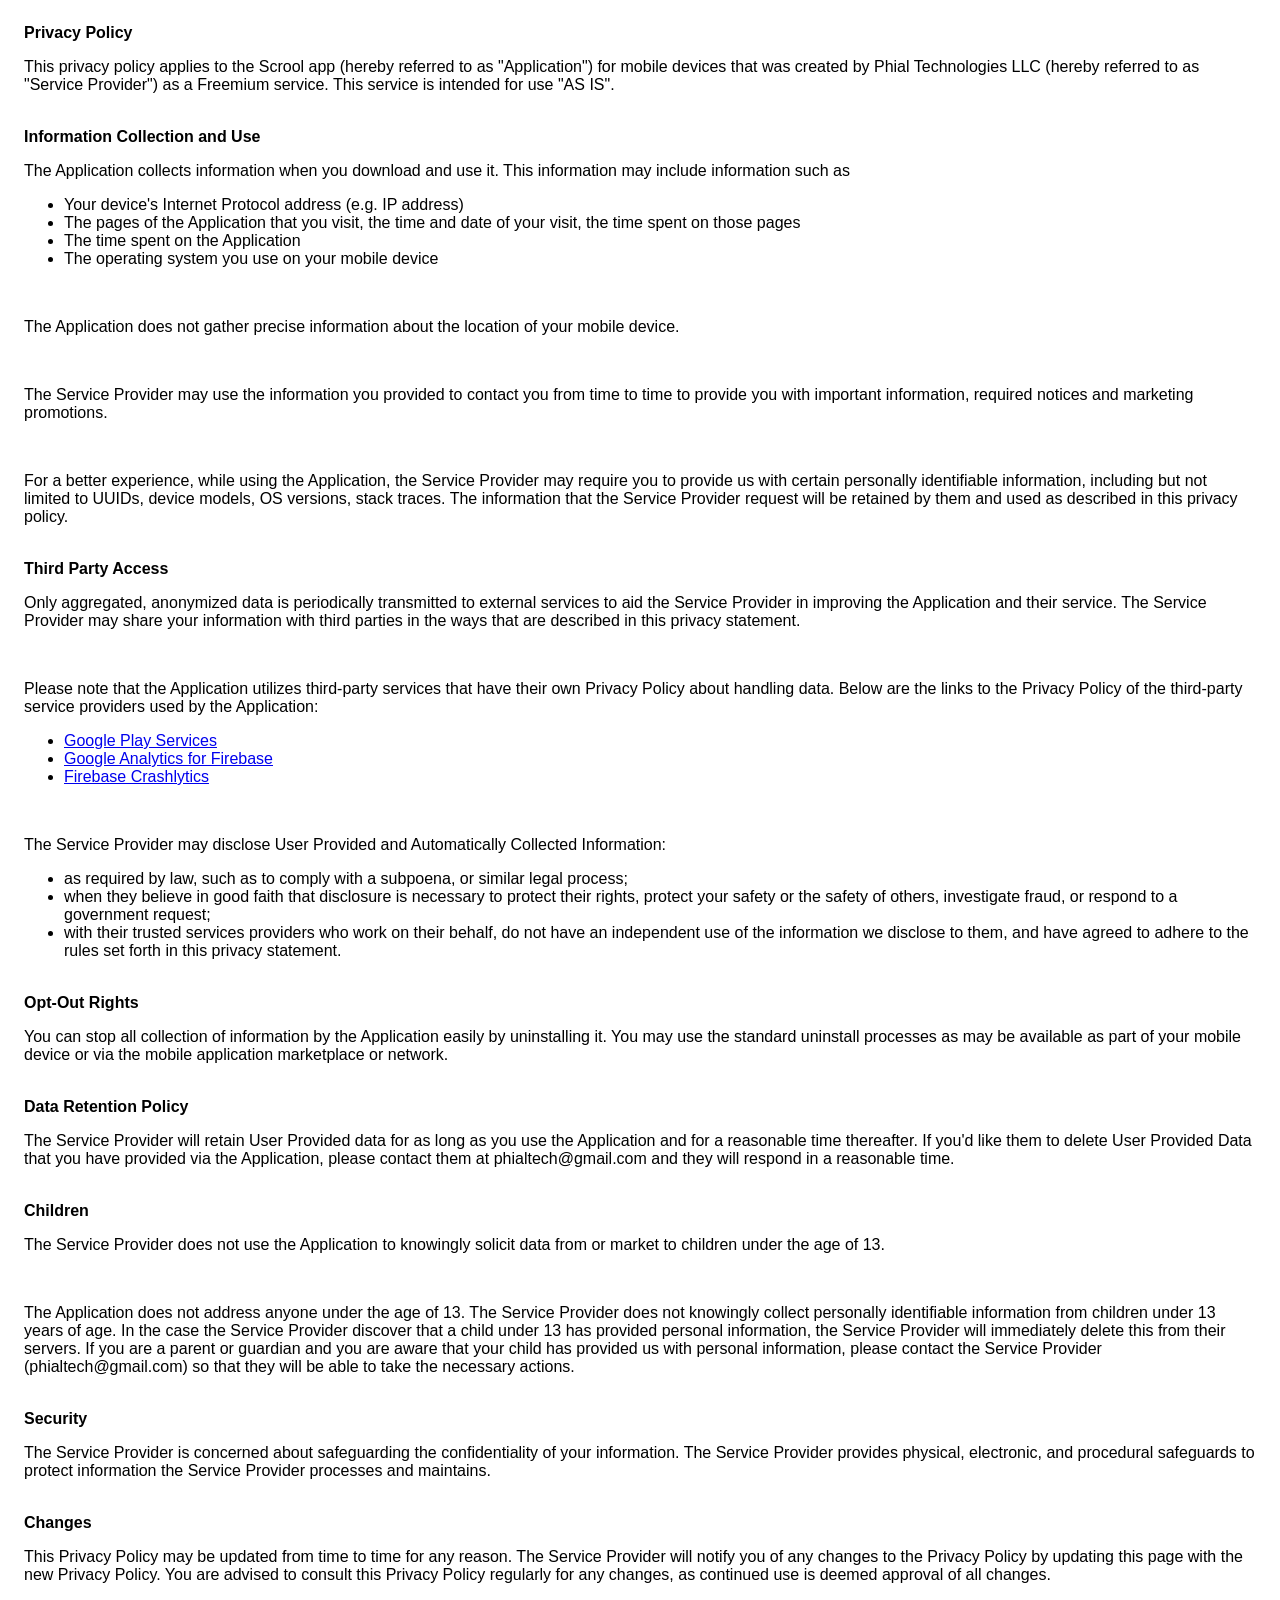
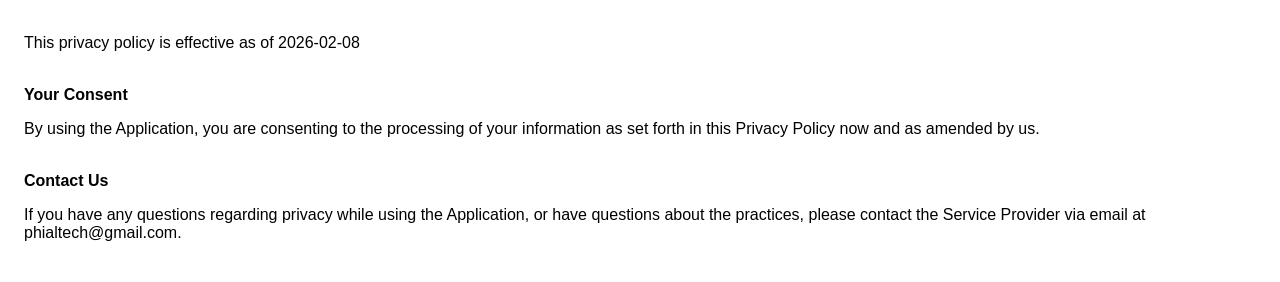
==== privacy_policy.html @ 3f5b4496 "add privacy/terms" ====
<!DOCTYPE html>
<html>
  <head>
    <meta charset='utf-8'>
    <meta name='viewport' content='width=device-width'>
    <title>Privacy Policy</title>
    <style> body { font-family: 'Helvetica Neue', Helvetica, Arial, sans-serif; padding:1em; } </style>
  </head>
  <body>
    <strong>Privacy Policy</strong><p>This privacy policy applies to the Scrool app (hereby referred to as "Application") for mobile devices that was created by Phial Technologies LLC (hereby referred to as "Service Provider") as a Freemium service. This service is intended for use "AS IS".</p><br><strong>Information Collection and Use</strong><p>The Application collects information when you download and use it. This information may include information such as </p><ul><li>Your device's Internet Protocol address (e.g. IP address)</li><li>The pages of the Application that you visit, the time and date of your visit, the time spent on those pages</li><li>The time spent on the Application</li><li>The operating system you use on your mobile device</li></ul><p></p><br><p>The Application does not gather precise information about the location of your mobile device.</p><div style="display: none;"><p>The Application collects your device's location, which helps the Service Provider determine your approximate geographical location and make use of in below ways:</p><ul><li>Geolocation Services: The Service Provider utilizes location data to provide features such as personalized content, relevant recommendations, and location-based services.</li><li>Analytics and Improvements: Aggregated and anonymized location data helps the Service Provider to analyze user behavior, identify trends, and improve the overall performance and functionality of the Application.</li><li>Third-Party Services: Periodically, the Service Provider may transmit anonymized location data to external services. These services assist them in enhancing the Application and optimizing their offerings.</li></ul></div><br><p>The Service Provider may use the information you provided to contact you from time to time to provide you with important information, required notices and marketing promotions.</p><br><p>For a better experience, while using the Application, the Service Provider may require you to provide us with certain personally identifiable information, including but not limited to UUIDs, device models, OS versions, stack traces. The information that the Service Provider request will be retained by them and used as described in this privacy policy.</p><br><strong>Third Party Access</strong><p>Only aggregated, anonymized data is periodically transmitted to external services to aid the Service Provider in improving the Application and their service. The Service Provider may share your information with third parties in the ways that are described in this privacy statement.</p><div><br><p>Please note that the Application utilizes third-party services that have their own Privacy Policy about handling data. Below are the links to the Privacy Policy of the third-party service providers used by the Application:</p><ul><li><a href="https://www.google.com/policies/privacy/" target="_blank" rel="noopener noreferrer">Google Play Services</a></li><li><a href="https://firebase.google.com/support/privacy" target="_blank" rel="noopener noreferrer">Google Analytics for Firebase</a></li><li><a href="https://firebase.google.com/support/privacy/" target="_blank" rel="noopener noreferrer">Firebase Crashlytics</a></li></ul></div><br><p>The Service Provider may disclose User Provided and Automatically Collected Information:</p><ul><li>as required by law, such as to comply with a subpoena, or similar legal process;</li><li>when they believe in good faith that disclosure is necessary to protect their rights, protect your safety or the safety of others, investigate fraud, or respond to a government request;</li><li>with their trusted services providers who work on their behalf, do not have an independent use of the information we disclose to them, and have agreed to adhere to the rules set forth in this privacy statement.</li></ul><p></p><br><!----><strong>Opt-Out Rights</strong><p>You can stop all collection of information by the Application easily by uninstalling it. You may use the standard uninstall processes as may be available as part of your mobile device or via the mobile application marketplace or network.</p><br><strong>Data Retention Policy</strong><p>The Service Provider will retain User Provided data for as long as you use the Application and for a reasonable time thereafter. If you'd like them to delete User Provided Data that you have provided via the Application, please contact them at phialtech@gmail.com and they will respond in a reasonable time.</p><br><strong>Children</strong><p>The Service Provider does not use the Application to knowingly solicit data from or market to children under the age of 13.</p><div><br><p>The Application does not address anyone under the age of 13. The Service Provider does not knowingly collect personally identifiable information from children under 13 years of age. In the case the Service Provider discover that a child under 13 has provided personal information, the Service Provider will immediately delete this from their servers. If you are a parent or guardian and you are aware that your child has provided us with personal information, please contact the Service Provider (phialtech@gmail.com) so that they will be able to take the necessary actions.</p></div><!----><br><strong>Security</strong><p>The Service Provider is concerned about safeguarding the confidentiality of your information. The Service Provider provides physical, electronic, and procedural safeguards to protect information the Service Provider processes and maintains.</p><br><strong>Changes</strong><p>This Privacy Policy may be updated from time to time for any reason. The Service Provider will notify you of any changes to the Privacy Policy by updating this page with the new Privacy Policy. You are advised to consult this Privacy Policy regularly for any changes, as continued use is deemed approval of all changes.</p><br><p>This privacy policy is effective as of 2026-02-08</p><br><strong>Your Consent</strong><p>By using the Application, you are consenting to the processing of your information as set forth in this Privacy Policy now and as amended by us.</p><br><strong>Contact Us</strong><p>If you have any questions regarding privacy while using the Application, or have questions about the practices, please contact the Service Provider via email at phialtech@gmail.com.</p>  </body>
</html>
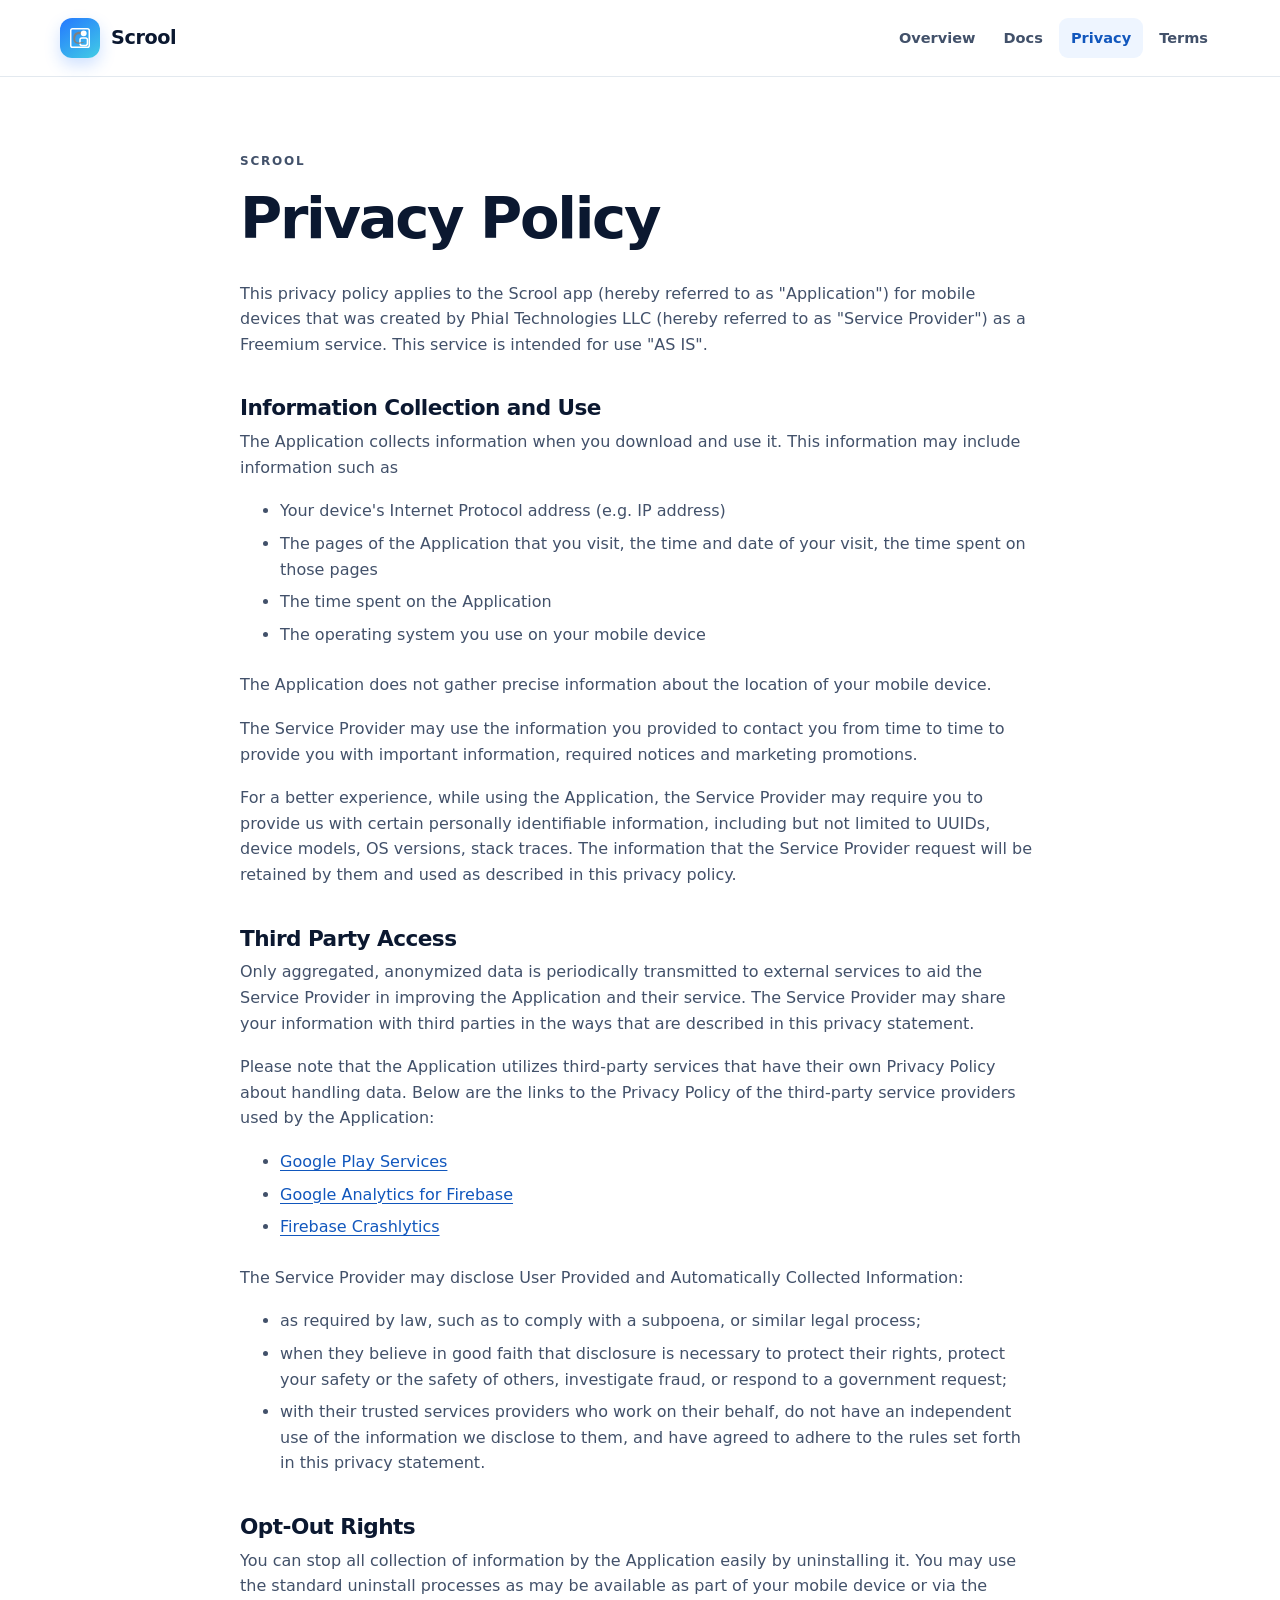
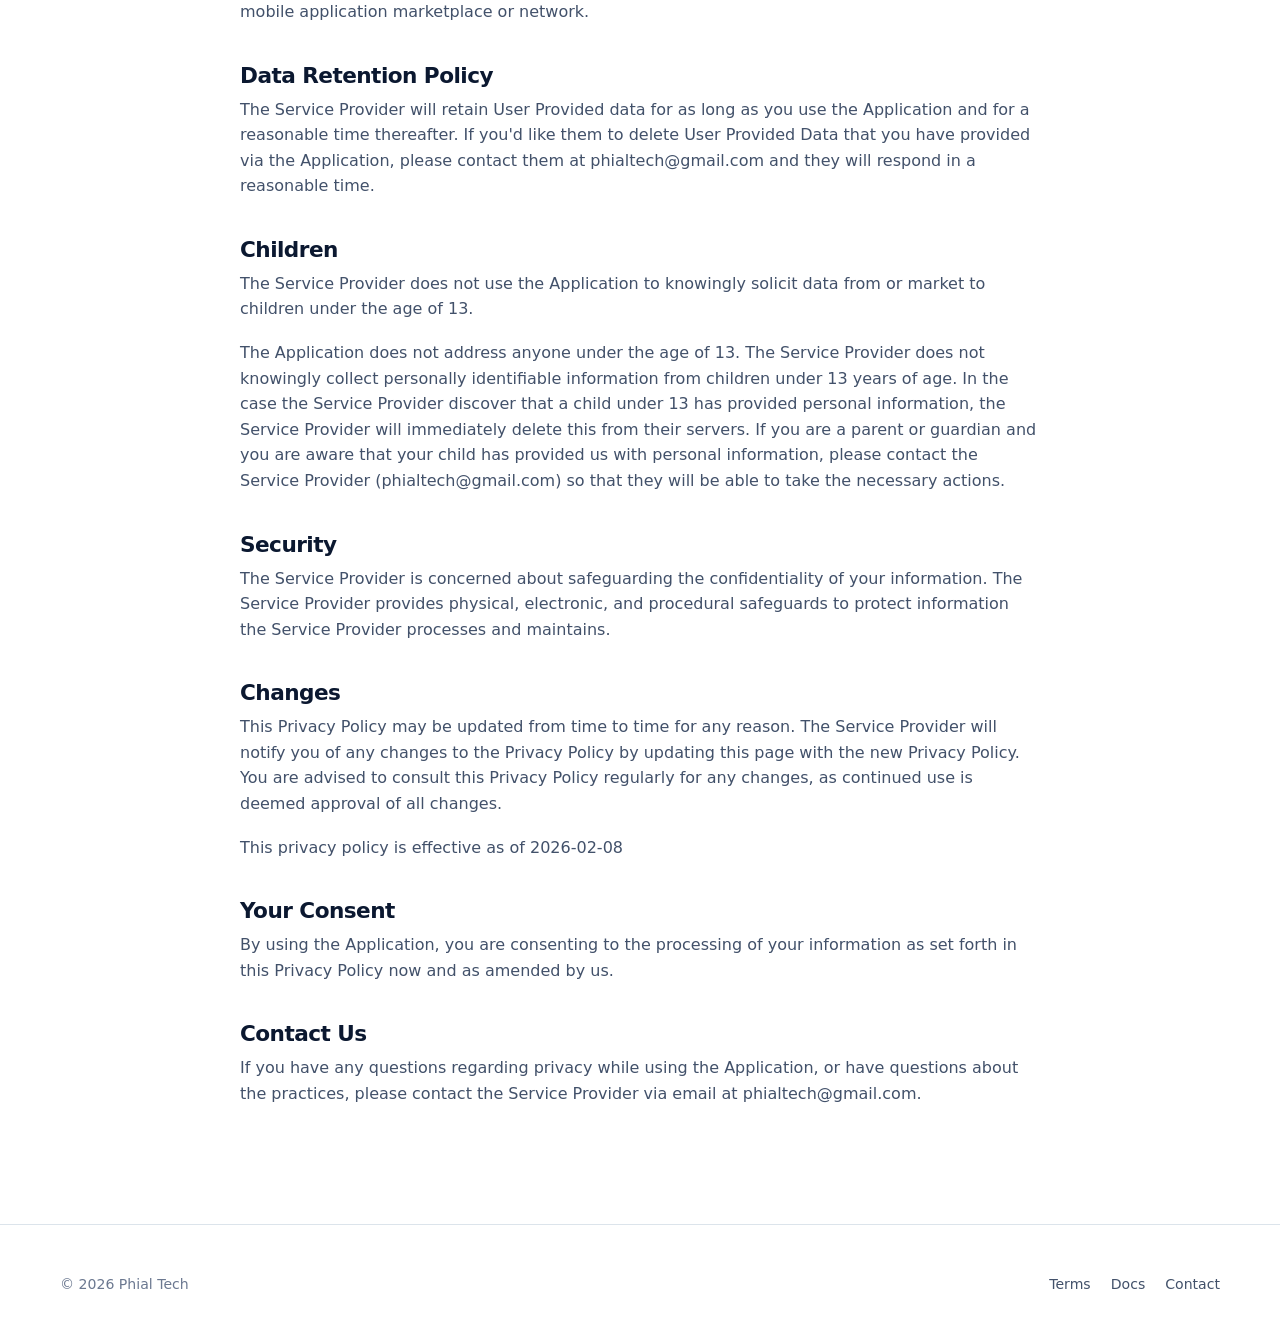
==== commit 25fbebef: "update index, add docs and svgs" ====
--- a/privacy_policy.html
+++ b/privacy_policy.html
@@ -1,12 +1,42 @@
 <!DOCTYPE html>
-<html>
+<html lang="en">
   <head>
     <meta charset='utf-8'>
     <meta name='viewport' content='width=device-width'>
-    <title>Privacy Policy</title>
-    <style> body { font-family: 'Helvetica Neue', Helvetica, Arial, sans-serif; padding:1em; } </style>
+    <title>Scrool Privacy Policy</title>
+    <link rel="stylesheet" href="styles.css">
   </head>
   <body>
-    <strong>Privacy Policy</strong><p>This privacy policy applies to the Scrool app (hereby referred to as "Application") for mobile devices that was created by Phial Technologies LLC (hereby referred to as "Service Provider") as a Freemium service. This service is intended for use "AS IS".</p><br><strong>Information Collection and Use</strong><p>The Application collects information when you download and use it. This information may include information such as </p><ul><li>Your device's Internet Protocol address (e.g. IP address)</li><li>The pages of the Application that you visit, the time and date of your visit, the time spent on those pages</li><li>The time spent on the Application</li><li>The operating system you use on your mobile device</li></ul><p></p><br><p>The Application does not gather precise information about the location of your mobile device.</p><div style="display: none;"><p>The Application collects your device's location, which helps the Service Provider determine your approximate geographical location and make use of in below ways:</p><ul><li>Geolocation Services: The Service Provider utilizes location data to provide features such as personalized content, relevant recommendations, and location-based services.</li><li>Analytics and Improvements: Aggregated and anonymized location data helps the Service Provider to analyze user behavior, identify trends, and improve the overall performance and functionality of the Application.</li><li>Third-Party Services: Periodically, the Service Provider may transmit anonymized location data to external services. These services assist them in enhancing the Application and optimizing their offerings.</li></ul></div><br><p>The Service Provider may use the information you provided to contact you from time to time to provide you with important information, required notices and marketing promotions.</p><br><p>For a better experience, while using the Application, the Service Provider may require you to provide us with certain personally identifiable information, including but not limited to UUIDs, device models, OS versions, stack traces. The information that the Service Provider request will be retained by them and used as described in this privacy policy.</p><br><strong>Third Party Access</strong><p>Only aggregated, anonymized data is periodically transmitted to external services to aid the Service Provider in improving the Application and their service. The Service Provider may share your information with third parties in the ways that are described in this privacy statement.</p><div><br><p>Please note that the Application utilizes third-party services that have their own Privacy Policy about handling data. Below are the links to the Privacy Policy of the third-party service providers used by the Application:</p><ul><li><a href="https://www.google.com/policies/privacy/" target="_blank" rel="noopener noreferrer">Google Play Services</a></li><li><a href="https://firebase.google.com/support/privacy" target="_blank" rel="noopener noreferrer">Google Analytics for Firebase</a></li><li><a href="https://firebase.google.com/support/privacy/" target="_blank" rel="noopener noreferrer">Firebase Crashlytics</a></li></ul></div><br><p>The Service Provider may disclose User Provided and Automatically Collected Information:</p><ul><li>as required by law, such as to comply with a subpoena, or similar legal process;</li><li>when they believe in good faith that disclosure is necessary to protect their rights, protect your safety or the safety of others, investigate fraud, or respond to a government request;</li><li>with their trusted services providers who work on their behalf, do not have an independent use of the information we disclose to them, and have agreed to adhere to the rules set forth in this privacy statement.</li></ul><p></p><br><!----><strong>Opt-Out Rights</strong><p>You can stop all collection of information by the Application easily by uninstalling it. You may use the standard uninstall processes as may be available as part of your mobile device or via the mobile application marketplace or network.</p><br><strong>Data Retention Policy</strong><p>The Service Provider will retain User Provided data for as long as you use the Application and for a reasonable time thereafter. If you'd like them to delete User Provided Data that you have provided via the Application, please contact them at phialtech@gmail.com and they will respond in a reasonable time.</p><br><strong>Children</strong><p>The Service Provider does not use the Application to knowingly solicit data from or market to children under the age of 13.</p><div><br><p>The Application does not address anyone under the age of 13. The Service Provider does not knowingly collect personally identifiable information from children under 13 years of age. In the case the Service Provider discover that a child under 13 has provided personal information, the Service Provider will immediately delete this from their servers. If you are a parent or guardian and you are aware that your child has provided us with personal information, please contact the Service Provider (phialtech@gmail.com) so that they will be able to take the necessary actions.</p></div><!----><br><strong>Security</strong><p>The Service Provider is concerned about safeguarding the confidentiality of your information. The Service Provider provides physical, electronic, and procedural safeguards to protect information the Service Provider processes and maintains.</p><br><strong>Changes</strong><p>This Privacy Policy may be updated from time to time for any reason. The Service Provider will notify you of any changes to the Privacy Policy by updating this page with the new Privacy Policy. You are advised to consult this Privacy Policy regularly for any changes, as continued use is deemed approval of all changes.</p><br><p>This privacy policy is effective as of 2026-02-08</p><br><strong>Your Consent</strong><p>By using the Application, you are consenting to the processing of your information as set forth in this Privacy Policy now and as amended by us.</p><br><strong>Contact Us</strong><p>If you have any questions regarding privacy while using the Application, or have questions about the practices, please contact the Service Provider via email at phialtech@gmail.com.</p>  </body>
+    <header class="site-header">
+      <div class="container header-inner">
+        <a class="brand" href="index.html" aria-label="Scrool home">
+          <span class="brand-mark"><img src="icon.svg" alt=""></span>
+          <span class="brand-name">Scrool</span>
+        </a>
+        <nav class="site-nav" aria-label="Main navigation">
+          <a href="index.html">Overview</a>
+          <a href="docs.html">Docs</a>
+          <a href="privacy_policy.html" aria-current="page">Privacy</a>
+          <a href="terms_and_conditions.html">Terms</a>
+        </nav>
+      </div>
+    </header>
+    <main class="legal-main">
+      <div class="container legal-content">
+        <p class="eyebrow">Scrool</p>
+        <h1>Privacy Policy</h1><p>This privacy policy applies to the Scrool app (hereby referred to as "Application") for mobile devices that was created by Phial Technologies LLC (hereby referred to as "Service Provider") as a Freemium service. This service is intended for use "AS IS".</p><br><strong>Information Collection and Use</strong><p>The Application collects information when you download and use it. This information may include information such as </p><ul><li>Your device's Internet Protocol address (e.g. IP address)</li><li>The pages of the Application that you visit, the time and date of your visit, the time spent on those pages</li><li>The time spent on the Application</li><li>The operating system you use on your mobile device</li></ul><p></p><br><p>The Application does not gather precise information about the location of your mobile device.</p><div style="display: none;"><p>The Application collects your device's location, which helps the Service Provider determine your approximate geographical location and make use of in below ways:</p><ul><li>Geolocation Services: The Service Provider utilizes location data to provide features such as personalized content, relevant recommendations, and location-based services.</li><li>Analytics and Improvements: Aggregated and anonymized location data helps the Service Provider to analyze user behavior, identify trends, and improve the overall performance and functionality of the Application.</li><li>Third-Party Services: Periodically, the Service Provider may transmit anonymized location data to external services. These services assist them in enhancing the Application and optimizing their offerings.</li></ul></div><br><p>The Service Provider may use the information you provided to contact you from time to time to provide you with important information, required notices and marketing promotions.</p><br><p>For a better experience, while using the Application, the Service Provider may require you to provide us with certain personally identifiable information, including but not limited to UUIDs, device models, OS versions, stack traces. The information that the Service Provider request will be retained by them and used as described in this privacy policy.</p><br><strong>Third Party Access</strong><p>Only aggregated, anonymized data is periodically transmitted to external services to aid the Service Provider in improving the Application and their service. The Service Provider may share your information with third parties in the ways that are described in this privacy statement.</p><div><br><p>Please note that the Application utilizes third-party services that have their own Privacy Policy about handling data. Below are the links to the Privacy Policy of the third-party service providers used by the Application:</p><ul><li><a href="https://www.google.com/policies/privacy/" target="_blank" rel="noopener noreferrer">Google Play Services</a></li><li><a href="https://firebase.google.com/support/privacy" target="_blank" rel="noopener noreferrer">Google Analytics for Firebase</a></li><li><a href="https://firebase.google.com/support/privacy/" target="_blank" rel="noopener noreferrer">Firebase Crashlytics</a></li></ul></div><br><p>The Service Provider may disclose User Provided and Automatically Collected Information:</p><ul><li>as required by law, such as to comply with a subpoena, or similar legal process;</li><li>when they believe in good faith that disclosure is necessary to protect their rights, protect your safety or the safety of others, investigate fraud, or respond to a government request;</li><li>with their trusted services providers who work on their behalf, do not have an independent use of the information we disclose to them, and have agreed to adhere to the rules set forth in this privacy statement.</li></ul><p></p><br><!----><strong>Opt-Out Rights</strong><p>You can stop all collection of information by the Application easily by uninstalling it. You may use the standard uninstall processes as may be available as part of your mobile device or via the mobile application marketplace or network.</p><br><strong>Data Retention Policy</strong><p>The Service Provider will retain User Provided data for as long as you use the Application and for a reasonable time thereafter. If you'd like them to delete User Provided Data that you have provided via the Application, please contact them at phialtech@gmail.com and they will respond in a reasonable time.</p><br><strong>Children</strong><p>The Service Provider does not use the Application to knowingly solicit data from or market to children under the age of 13.</p><div><br><p>The Application does not address anyone under the age of 13. The Service Provider does not knowingly collect personally identifiable information from children under 13 years of age. In the case the Service Provider discover that a child under 13 has provided personal information, the Service Provider will immediately delete this from their servers. If you are a parent or guardian and you are aware that your child has provided us with personal information, please contact the Service Provider (phialtech@gmail.com) so that they will be able to take the necessary actions.</p></div><!----><br><strong>Security</strong><p>The Service Provider is concerned about safeguarding the confidentiality of your information. The Service Provider provides physical, electronic, and procedural safeguards to protect information the Service Provider processes and maintains.</p><br><strong>Changes</strong><p>This Privacy Policy may be updated from time to time for any reason. The Service Provider will notify you of any changes to the Privacy Policy by updating this page with the new Privacy Policy. You are advised to consult this Privacy Policy regularly for any changes, as continued use is deemed approval of all changes.</p><br><p>This privacy policy is effective as of 2026-02-08</p><br><strong>Your Consent</strong><p>By using the Application, you are consenting to the processing of your information as set forth in this Privacy Policy now and as amended by us.</p><br><strong>Contact Us</strong><p>If you have any questions regarding privacy while using the Application, or have questions about the practices, please contact the Service Provider via email at phialtech@gmail.com.</p>      </div>
+    </main>
+    <footer class="site-footer">
+      <div class="container footer-inner">
+        <div>&copy; <span data-year>2026</span> Phial Tech</div>
+        <nav class="footer-links" aria-label="Footer navigation">
+          <a href="terms_and_conditions.html">Terms</a>
+          <a href="docs.html">Docs</a>
+          <a href="mailto:phialtech@gmail.com">Contact</a>
+        </nav>
+      </div>
+    </footer>
+    <script>document.querySelectorAll('[data-year]').forEach(function (el) { el.textContent = new Date().getFullYear(); });</script>
+  </body>
 </html>
 
--- a/styles.css
+++ b/styles.css
@@ -0,0 +1,335 @@
+:root {
+  --ink: #0b1830;
+  --ink-soft: #42516a;
+  --muted: #6b7890;
+  --navy: #08172f;
+  --navy-light: #102746;
+  --blue: #2478ff;
+  --blue-dark: #1157bd;
+  --cyan: #63e6dc;
+  --cyan-soft: #dffaf7;
+  --pale: #eef5ff;
+  --paper: #f7f8f5;
+  --line: #dce4eb;
+  --surface: #ffffff;
+  --surface-alt: #f3f6f8;
+  --shadow: 0 22px 60px rgba(8, 23, 47, .1);
+  --shadow-small: 0 12px 32px rgba(8, 23, 47, .08);
+  --radius: 24px;
+  --content: 1160px;
+}
+
+* { box-sizing: border-box; }
+html { scroll-behavior: smooth; scroll-padding-top: 92px; }
+body {
+  margin: 0;
+  color: var(--ink);
+  background: var(--surface);
+  font-family: Inter, ui-sans-serif, system-ui, -apple-system, BlinkMacSystemFont, "Segoe UI", sans-serif;
+  line-height: 1.6;
+  -webkit-font-smoothing: antialiased;
+  text-rendering: optimizeLegibility;
+}
+a { color: var(--blue-dark); text-underline-offset: 3px; }
+a:hover { color: var(--blue); }
+img, svg { display: block; max-width: 100%; }
+.container { width: min(var(--content), calc(100% - 48px)); margin-inline: auto; }
+
+.site-header {
+  position: sticky;
+  z-index: 50;
+  top: 0;
+  border-bottom: 1px solid rgba(220, 228, 235, .8);
+  background: rgba(255, 255, 255, .88);
+  backdrop-filter: blur(18px);
+  -webkit-backdrop-filter: blur(18px);
+}
+.header-inner {
+  min-height: 76px;
+  display: flex;
+  align-items: center;
+  justify-content: space-between;
+  gap: 24px;
+}
+.brand {
+  display: inline-flex;
+  align-items: center;
+  gap: 11px;
+  color: var(--ink);
+  text-decoration: none;
+  font-weight: 820;
+  letter-spacing: -.025em;
+}
+.brand:hover { color: var(--ink); }
+.brand-mark {
+  position: relative;
+  display: grid;
+  place-items: center;
+  width: 40px;
+  height: 40px;
+  flex: 0 0 auto;
+  border-radius: 12px;
+  background: linear-gradient(145deg, var(--blue), #42cde5);
+  box-shadow: 0 7px 16px rgba(36, 120, 255, .22);
+}
+.brand-mark img {
+  position: absolute;
+  top: 50%;
+  left: 50%;
+  width: 46px;
+  height: 46px;
+  object-fit: contain;
+  transform: translate(-50%, -50%);
+}
+.brand-name { font-size: 1.2rem; }
+.site-nav { display: flex; flex-wrap: wrap; align-items: center; justify-content: flex-end; gap: 4px; }
+.site-nav a {
+  padding: 8px 12px;
+  border-radius: 9px;
+  color: var(--ink-soft);
+  text-decoration: none;
+  font-size: .91rem;
+  font-weight: 680;
+}
+.site-nav a:hover,
+.site-nav a[aria-current="page"] { color: var(--blue-dark); background: var(--pale); }
+.site-nav .nav-cta { margin-left: 7px; padding-inline: 16px; background: var(--ink); color: #fff; }
+.site-nav .nav-cta:hover { background: var(--blue); color: #fff; }
+
+.hero {
+  position: relative;
+  overflow: hidden;
+  padding: 94px 0 88px;
+  background:
+    radial-gradient(circle at 78% 26%, rgba(47, 139, 255, .25), transparent 25%),
+    radial-gradient(circle at 78% 86%, rgba(99, 230, 220, .15), transparent 28%),
+    var(--navy);
+  color: #fff;
+}
+.hero::before {
+  position: absolute;
+  inset: 0;
+  background-image: linear-gradient(rgba(255,255,255,.025) 1px, transparent 1px), linear-gradient(90deg, rgba(255,255,255,.025) 1px, transparent 1px);
+  background-size: 48px 48px;
+  content: "";
+  mask-image: linear-gradient(to right, #000, transparent 75%);
+}
+.hero-grid {
+  position: relative;
+  display: grid;
+  grid-template-columns: minmax(0, 1.05fr) minmax(400px, .95fr);
+  align-items: center;
+  gap: 72px;
+}
+.hero-copy { position: relative; z-index: 2; padding-bottom: 8px; }
+.eyebrow {
+  margin: 0 0 16px;
+  color: var(--blue-dark);
+  font-size: .75rem;
+  font-weight: 820;
+  letter-spacing: .15em;
+  line-height: 1.4;
+  text-transform: uppercase;
+}
+.hero .eyebrow, .cta .eyebrow { color: var(--cyan); }
+h1, h2, h3 { line-height: 1.09; letter-spacing: -.04em; }
+h1 { max-width: 700px; margin: 0; font-size: clamp(3rem, 6vw, 5.15rem); font-weight: 790; }
+h1 span { color: var(--cyan); }
+h2 { margin: 0 0 16px; font-size: clamp(2rem, 3.6vw, 3.05rem); font-weight: 770; }
+h3 { margin: 0 0 10px; font-size: 1.2rem; }
+.lede { max-width: 610px; margin: 26px 0 32px; color: #c6d3e3; font-size: 1.15rem; line-height: 1.65; }
+.actions { display: flex; flex-wrap: wrap; align-items: center; gap: 12px; }
+.button {
+  display: inline-flex;
+  min-height: 50px;
+  align-items: center;
+  justify-content: center;
+  gap: 10px;
+  padding: 0 21px;
+  border: 1px solid transparent;
+  border-radius: 12px;
+  background: var(--blue);
+  color: #fff;
+  box-shadow: 0 10px 25px rgba(36, 120, 255, .22);
+  font-weight: 760;
+  text-decoration: none;
+  transition: transform .2s ease, background .2s ease, border-color .2s ease;
+}
+.button svg { width: 20px; height: 20px; }
+.button:hover { background: var(--blue-dark); color: #fff; transform: translateY(-2px); }
+.button.secondary { border-color: var(--line); background: #fff; color: var(--ink); box-shadow: none; }
+.button.secondary:hover { border-color: #b8c9d9; background: var(--pale); }
+.hero .button { background: var(--cyan); color: var(--ink); box-shadow: 0 10px 30px rgba(99, 230, 220, .16); }
+.hero .button:hover { background: #94eee7; color: var(--ink); }
+.hero .button.secondary { border-color: rgba(255,255,255,.24); background: rgba(255,255,255,.06); color: #fff; }
+.hero .button.secondary:hover { border-color: rgba(255,255,255,.42); background: rgba(255,255,255,.11); }
+.device-stage { position: relative; min-height: 590px; display: grid; place-items: center; isolation: isolate; }
+.stage-glow { position: absolute; z-index: -1; width: 440px; height: 440px; border-radius: 50%; background: rgba(67, 152, 255, .18); filter: blur(8px); }
+.hero-product-image { width: min(100%, 500px); max-height: 620px; filter: drop-shadow(0 30px 50px rgba(0, 0, 0, .2)); }
+
+.showcase { padding: 90px 0; border-bottom: 1px solid var(--line); }
+.showcase-alt { background: var(--paper); }
+.showcase-row { display: grid; grid-template-columns: minmax(240px, .7fr) minmax(0, 1.3fr); align-items: center; gap: 72px; }
+.showcase-reverse { grid-template-columns: minmax(0, 1.3fr) minmax(240px, .7fr); }
+.showcase-reverse .showcase-copy { order: 2; }
+.showcase-copy h2 { max-width: 430px; margin-bottom: 14px; }
+.showcase-copy > p:last-child { max-width: 390px; margin: 0; color: var(--ink-soft); font-size: 1.08rem; }
+.showcase-image { width: 100%; border-radius: 28px; box-shadow: var(--shadow-small); }
+.showcase-dark { border-bottom: 0; background: var(--navy); color: #fff; }
+.showcase-dark .eyebrow { color: var(--cyan); }
+.showcase-dark .showcase-copy > p:last-child { color: #b7c6d8; }
+.showcase-dark .showcase-image { box-shadow: 0 28px 65px rgba(0,0,0,.28); }
+
+.actions-overview { padding: 92px 0 100px; text-align: center; }
+.actions-overview h2 { margin-bottom: 32px; }
+.action-chips { max-width: 920px; display: flex; flex-wrap: wrap; justify-content: center; gap: 10px; margin: 0 auto; }
+.action-chips span { padding: 10px 16px; border: 1px solid var(--line); border-radius: 999px; background: var(--surface-alt); color: var(--ink-soft); font-size: .91rem; font-weight: 700; }
+
+.cta { padding: 76px 0; background: var(--cyan-soft); color: var(--ink); }
+.cta-inner { display: flex; align-items: center; justify-content: space-between; gap: 40px; }
+.cta h2 { margin-bottom: 7px; }
+.cta p { margin: 0; color: var(--ink-soft); }
+.cta .button { min-width: 144px; box-shadow: none; }
+.cta .button:hover { color: #fff; }
+
+.site-footer { padding: 48px 0 34px; border-top: 1px solid var(--line); color: var(--muted); font-size: .88rem; }
+.footer-inner { display: grid; grid-template-columns: 1fr auto; align-items: center; gap: 28px; }
+.footer-brand p { margin: 10px 0 0; }
+.footer-links { display: flex; flex-wrap: wrap; justify-content: flex-end; gap: 20px; }
+.footer-links a { color: var(--ink-soft); text-decoration: none; }
+.footer-links a:hover { color: var(--blue); }
+.footer-meta { grid-column: 1 / -1; padding-top: 24px; border-top: 1px solid var(--line); }
+/* The compact footer used on documentation and legal pages. */
+.footer-inner:not(:has(.footer-brand)) { display: flex; justify-content: space-between; }
+.footer-inner:not(:has(.footer-brand)) .footer-meta { display: none; }
+
+/* Documentation */
+.page-intro { padding: 76px 0 50px; background: linear-gradient(140deg, #f8fbff, #edf6ff); }
+.page-intro h1 { font-size: clamp(2.5rem, 4.6vw, 4rem); }
+.page-intro p:last-child { max-width: 700px; margin: 18px 0 0; color: var(--ink-soft); font-size: 1.08rem; }
+.docs-layout { display: grid; grid-template-columns: 230px minmax(0, 760px); align-items: start; gap: 64px; padding-top: 58px; padding-bottom: 90px; }
+.toc { position: sticky; top: 98px; padding: 20px; border: 1px solid var(--line); border-radius: 16px; background: var(--surface-alt); }
+.toc strong { display: block; margin-bottom: 10px; font-size: .76rem; letter-spacing: .12em; text-transform: uppercase; }
+.toc .toc-section { display: block; padding: 5px 0; color: var(--ink-soft); font-size: .9rem; text-decoration: none; }
+.toc a { display: block; padding: 5px 0; color: var(--ink-soft); font-size: .9rem; text-decoration: none; }
+.toc a:hover { color: var(--blue); }
+.toc-subnav { margin-left: 12px; padding-left: 12px; border-left: 2px solid var(--line); }
+.toc-subnav a { padding: 5px 0; font-size: .9rem; }
+.docs-article > section { scroll-margin-top: 105px; padding-bottom: 48px; margin-bottom: 48px; border-bottom: 1px solid var(--line); }
+.docs-article > section:last-child { border-bottom: 0; }
+.docs-article h2 { font-size: 2rem; }
+.docs-article h3 { margin-top: 28px; font-size: 1.25rem; }
+.docs-article p, .docs-article li { color: var(--ink-soft); }
+.docs-article li { margin: 8px 0; }
+.docs-article strong { color: var(--ink); }
+.notice { margin: 24px 0; padding: 20px 22px; border-left: 4px solid var(--blue); border-radius: 0 12px 12px 0; background: var(--pale); }
+.notice p { margin: 0; }
+.guide-list { display: grid; grid-template-columns: repeat(2, 1fr); gap: 14px; padding: 0; list-style: none; }
+.guide-list li { margin: 0; padding: 18px; border: 1px solid var(--line); border-radius: 13px; background: var(--surface-alt); }
+.placeholder { padding: 28px; border: 1px dashed #8fc4eb; border-radius: var(--radius); background: linear-gradient(135deg, #f8fcff, #edf7ff); }
+.placeholder h3 { margin-top: 0; }
+.placeholder p:last-child { margin-bottom: 0; }
+
+/* Settings reference */
+.settings-intro { margin: 24px 0 30px; padding: 20px 22px; border: 1px solid var(--line); border-radius: 16px; background: var(--surface-alt); }
+.settings-intro p { margin: 0; }
+.setting-group { margin-top: 30px; }
+.setting-group h3 { margin-bottom: 14px; }
+.setting-card { display: grid; grid-template-columns: minmax(0, 1fr) minmax(180px, 250px); gap: 20px; align-items: start; margin: 14px 0; padding: 18px; border: 1px solid var(--line); border-radius: 16px; background: var(--surface); box-shadow: 0 5px 18px rgba(8, 23, 47, .035); }
+.setting-card.text-only { grid-template-columns: 1fr; }
+.setting-copy h4 { margin: 0 0 5px; color: var(--ink); font-size: 1.04rem; line-height: 1.25; }
+.setting-copy h4 a { color: inherit; }
+.setting-copy p { margin: 5px 0 0; font-size: .95rem; }
+.setting-media { min-height: 118px; display: flex; flex-direction: column; justify-content: center; margin: 0; border: 1px dashed #8fc4eb; border-radius: 12px; background: linear-gradient(145deg, #f8fcff, #edf7ff); text-align: center; }
+.setting-media img { width: 100%; height: auto; border-radius: 11px; }
+.setting-media.has-image { padding: 0; border-style: solid; background: var(--surface-alt); }
+.option-examples { grid-column: 1 / -1; margin: -2px 0 2px 18px; padding-left: 14px; border-left: 2px solid var(--line); }
+.option-card { background: var(--surface-alt); box-shadow: none; }
+.action-reference { display: grid; grid-template-columns: repeat(2, minmax(0, 1fr)); gap: 14px 18px; margin: 14px 0 22px; }
+.action-list .action-entry { display: grid; grid-template-columns: minmax(0, 1fr) minmax(140px, 190px); gap: 18px; align-items: start; margin: 0; padding: 18px; border: 1px solid var(--line); border-radius: 16px; background: var(--surface); box-shadow: 0 5px 18px rgba(8, 23, 47, .035); }
+.action-list .action-entry.text-only { grid-template-columns: 1fr; }
+.action-list .action-entry h4 { margin: 0; color: var(--ink); font-size: 1.04rem; line-height: 1.25; }
+.action-list .action-entry p { margin: 5px 0 0; color: var(--ink-soft); font-size: .95rem; }
+.action-list .action-entry .setting-media { grid-column: 2; grid-row: 1 / span 2; }
+.action-list .setting-media { min-height: 100px; }
+.page-map { display: grid; grid-template-columns: repeat(2, minmax(0, 1fr)); gap: 12px; padding: 0; list-style: none; }
+.page-map li { margin: 0; padding: 15px; border: 1px solid var(--line); border-radius: 13px; background: var(--surface-alt); }
+.page-map strong { display: block; }
+.page-map span { color: var(--ink-soft); font-size: .9rem; }
+.faq { padding: 19px 0; border-top: 1px solid var(--line); }
+.faq:first-of-type { border-top: 0; }
+.faq h3 { margin: 0 0 7px; font-size: 1.08rem; }
+.faq p { margin: 0; }
+.glossary { display: grid; grid-template-columns: repeat(2, 1fr); gap: 12px 22px; }
+.glossary div { padding: 12px 0; border-bottom: 1px solid var(--line); }
+.glossary dt { font-weight: 750; }
+.glossary dd { margin: 3px 0 0; color: var(--ink-soft); font-size: .94rem; }
+
+/* Legal pages */
+.legal-main { padding: 76px 0 100px; }
+.legal-content { max-width: 800px; }
+.legal-content h1 { margin-bottom: 30px; font-size: clamp(2.4rem, 4.5vw, 3.7rem); }
+.legal-content h2 { margin-top: 42px; font-size: 1.45rem; }
+.legal-content > strong { display: block; margin: 38px 0 8px; color: var(--ink); font-size: 1.35rem; line-height: 1.2; letter-spacing: -.025em; }
+.legal-content p, .legal-content li { color: var(--ink-soft); }
+.legal-content p { margin: 0 0 18px; }
+.legal-content li { margin: 7px 0; }
+.legal-content br { display: none; }
+.legal-content ul { margin-bottom: 25px; }
+.legal-date { color: var(--muted); font-size: .9rem; }
+
+:focus-visible { outline: 3px solid #f2a900; outline-offset: 3px; }
+@media (max-width: 900px) {
+  .hero { padding-top: 72px; }
+  .hero-grid { grid-template-columns: 1fr; gap: 40px; }
+  .hero-copy { max-width: 700px; }
+  .device-stage { min-height: 620px; }
+  .showcase-row, .showcase-reverse { grid-template-columns: 1fr; gap: 36px; }
+  .showcase-reverse .showcase-copy { order: 0; }
+  .showcase-copy { max-width: 620px; }
+  .showcase-image { max-width: 760px; }
+  .docs-layout { grid-template-columns: 1fr; gap: 30px; }
+  .toc { position: static; }
+  .toc a { display: inline-block; margin-right: 15px; }
+  .toc-subnav { margin-left: 0; padding-left: 0; border-left: 0; }
+}
+@media (max-width: 680px) {
+  .container { width: min(var(--content), calc(100% - 32px)); }
+  html { scroll-padding-top: 70px; }
+  .site-header { position: relative; }
+  .header-inner { min-height: 68px; }
+  .site-nav a { padding: 6px 9px; font-size: .86rem; }
+  .hero { padding: 62px 0 58px; }
+  .hero::before { opacity: .5; }
+  h1 { font-size: clamp(2.75rem, 14vw, 4rem); }
+  .lede { margin-top: 22px; font-size: 1.04rem; }
+  .actions { align-items: stretch; flex-direction: column; }
+  .actions .button { width: 100%; }
+  .device-stage { min-height: 450px; margin-top: 6px; }
+  .hero-product-image { max-height: 500px; }
+  .showcase { padding: 64px 0; }
+  .showcase-row, .showcase-reverse { gap: 28px; }
+  .showcase-copy > p:last-child { font-size: 1rem; }
+  .showcase-image { border-radius: 20px; }
+  .actions-overview { padding: 68px 0 76px; }
+  .action-chips { gap: 8px; }
+  .action-chips span { padding: 8px 12px; font-size: .82rem; }
+  .cta { padding: 60px 0; }
+  .cta-inner { align-items: flex-start; flex-direction: column; }
+  .cta .button { width: 100%; }
+  .footer-inner, .footer-inner:not(:has(.footer-brand)) { display: flex; align-items: flex-start; flex-direction: column; }
+  .footer-links { justify-content: flex-start; }
+  .footer-meta { width: 100%; }
+  .page-intro { padding: 54px 0 38px; }
+  .docs-layout { padding-top: 35px; padding-bottom: 60px; }
+  .guide-list, .glossary, .page-map, .action-reference { grid-template-columns: 1fr; }
+  .option-examples { margin-left: 0; padding-left: 0; border-left: 0; }
+  .setting-card, .action-list .action-entry { grid-template-columns: 1fr; }
+  .action-list .action-entry .setting-media { grid-column: auto; grid-row: auto; }
+  .setting-media { min-height: 92px; }
+  .legal-main { padding: 54px 0 72px; }
+}
+@media (prefers-reduced-motion: reduce) {
+  html { scroll-behavior: auto; }
+  *, *::before, *::after { transition-duration: .01ms !important; animation-duration: .01ms !important; }
+}
